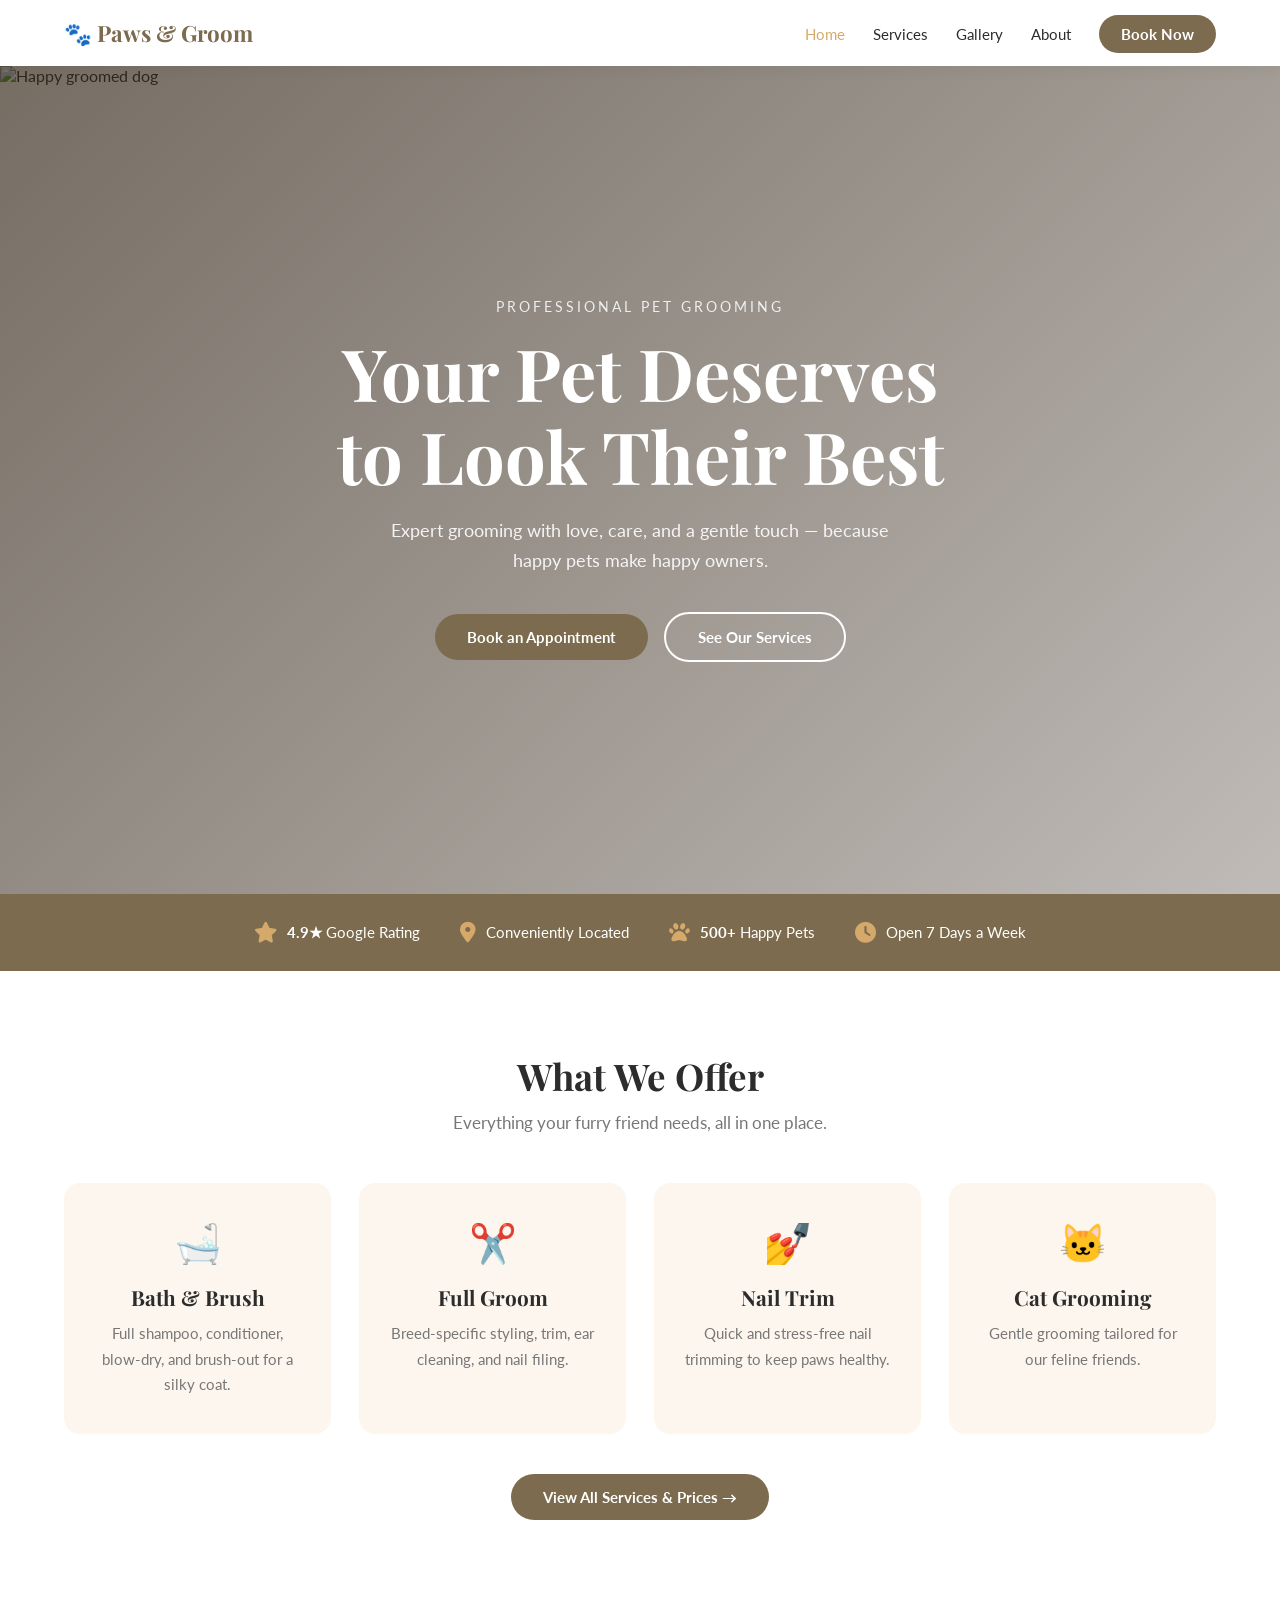
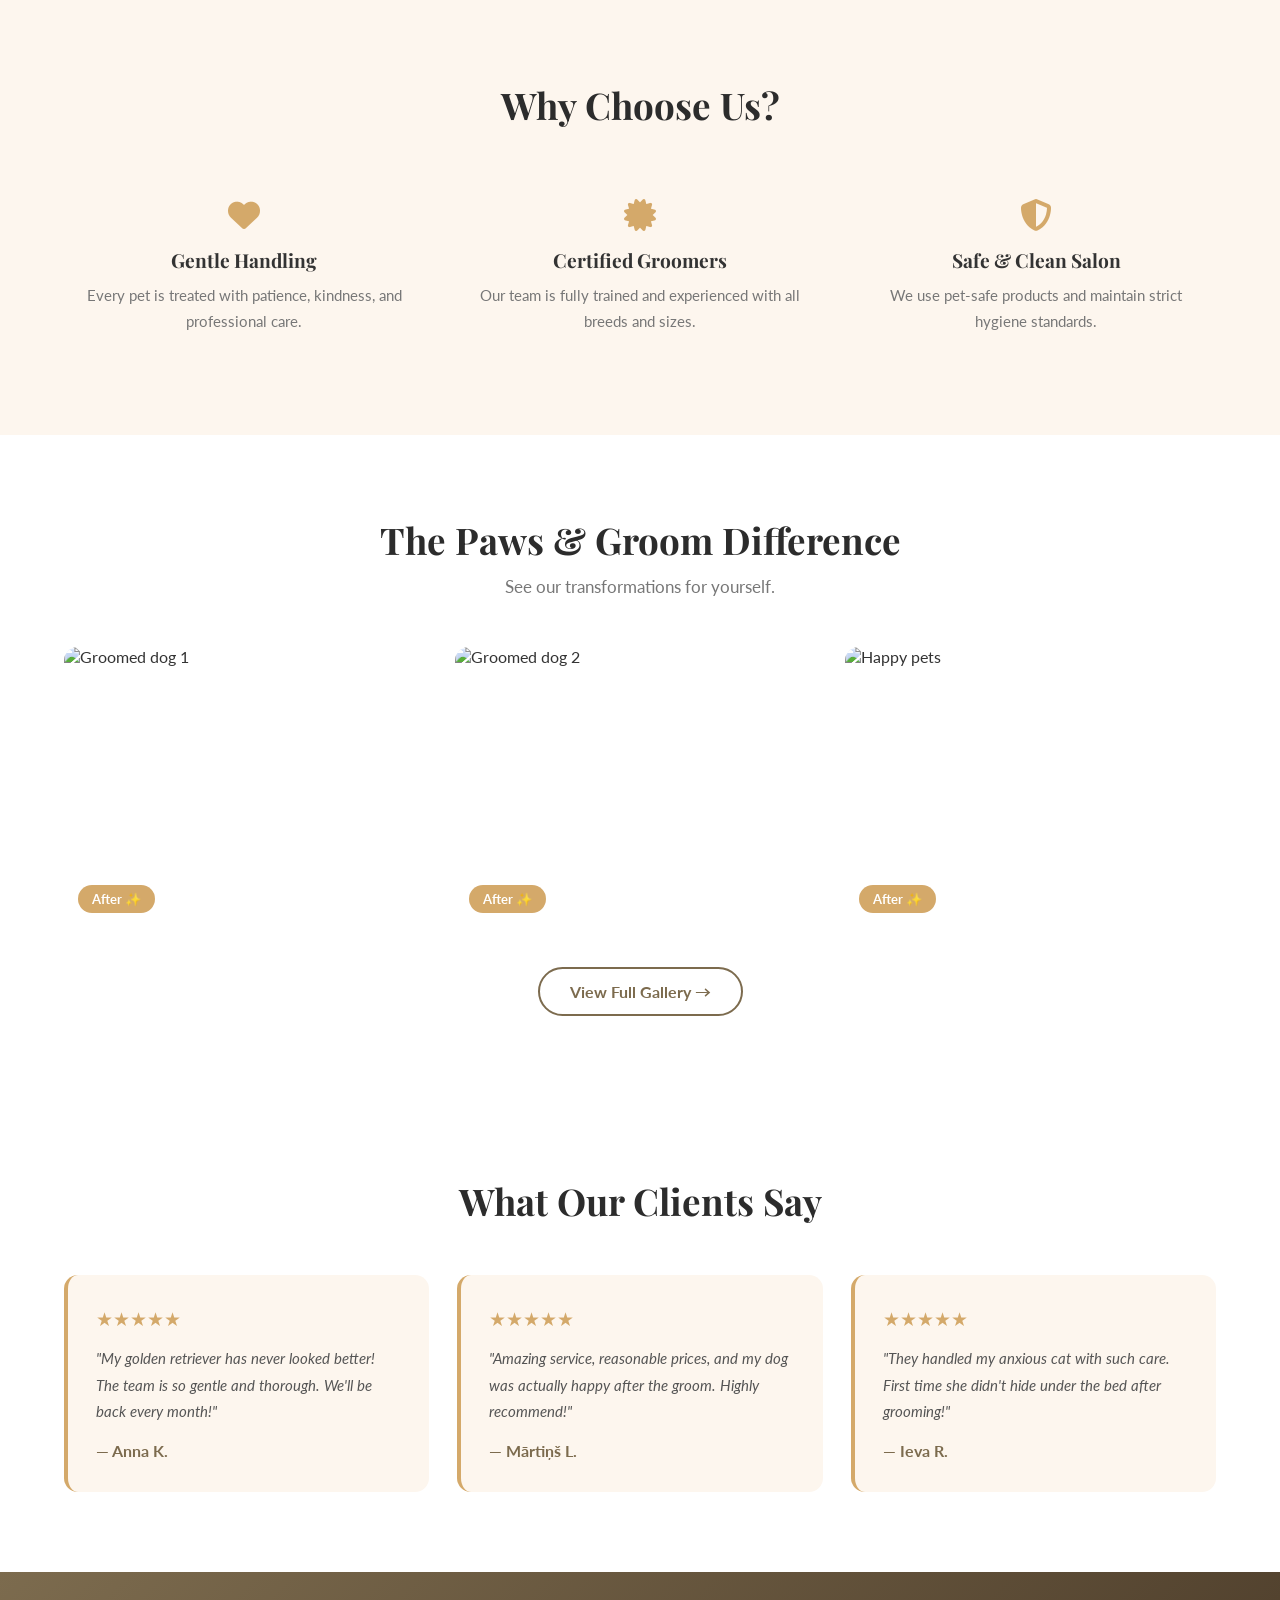
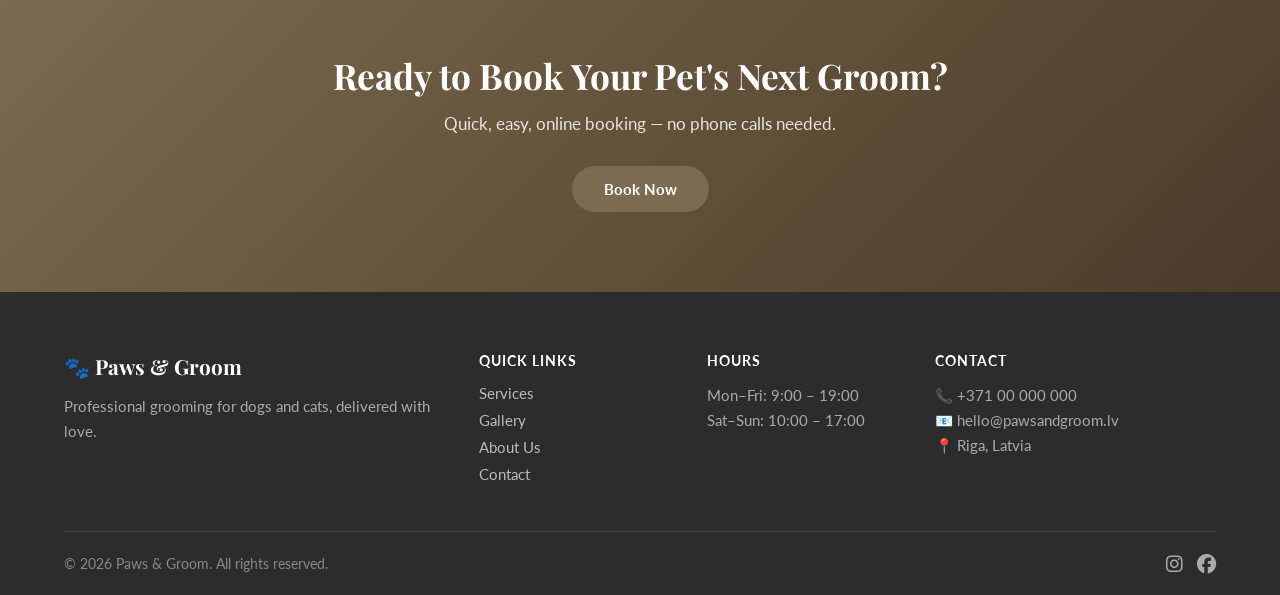
==== index.html @ ded5063c "Initial commit: Full pet grooming website (5 pages)" ====
<!DOCTYPE html>
<html lang="en">
<head>
  <meta charset="UTF-8" />
  <meta name="viewport" content="width=device-width, initial-scale=1.0" />
  <title>Paws & Groom | Professional Pet Grooming</title>
  <link rel="stylesheet" href="css/style.css" />
  <link href="https://fonts.googleapis.com/css2?family=Playfair+Display:wght@500;700&family=Lato:wght@300;400;700&display=swap" rel="stylesheet" />
  <link rel="stylesheet" href="https://cdnjs.cloudflare.com/ajax/libs/font-awesome/6.4.0/css/all.min.css" />
</head>
<body>

<!-- NAV -->
<nav class="navbar">
  <a href="index.html" class="logo">🐾 Paws &amp; Groom</a>
  <ul class="nav-links">
    <li><a href="index.html" class="active">Home</a></li>
    <li><a href="services.html">Services</a></li>
    <li><a href="gallery.html">Gallery</a></li>
    <li><a href="about.html">About</a></li>
    <li><a href="contact.html" class="btn-nav">Book Now</a></li>
  </ul>
  <div class="burger" onclick="toggleMenu()">
    <span></span><span></span><span></span>
  </div>
</nav>

<!-- HERO -->
<section class="hero">
  <div class="hero-overlay"></div>
  <img src="https://images.unsplash.com/photo-1587300003388-59208cc962cb?w=1600&q=80" alt="Happy groomed dog" class="hero-bg" />
  <div class="hero-content">
    <p class="hero-sub">Professional Pet Grooming</p>
    <h1>Your Pet Deserves<br/>to Look Their Best</h1>
    <p class="hero-desc">Expert grooming with love, care, and a gentle touch — because happy pets make happy owners.</p>
    <a href="contact.html" class="btn-primary">Book an Appointment</a>
    <a href="services.html" class="btn-secondary">See Our Services</a>
  </div>
</section>

<!-- TRUST BAR -->
<section class="trust-bar">
  <div class="trust-item"><i class="fas fa-star"></i><span><strong>4.9★</strong> Google Rating</span></div>
  <div class="trust-item"><i class="fas fa-map-marker-alt"></i><span>Conveniently Located</span></div>
  <div class="trust-item"><i class="fas fa-paw"></i><span><strong>500+</strong> Happy Pets</span></div>
  <div class="trust-item"><i class="fas fa-clock"></i><span>Open 7 Days a Week</span></div>
</section>

<!-- SERVICES SNAPSHOT -->
<section class="section services-snap">
  <div class="section-header">
    <h2>What We Offer</h2>
    <p>Everything your furry friend needs, all in one place.</p>
  </div>
  <div class="cards">
    <div class="card">
      <div class="card-icon">🛁</div>
      <h3>Bath & Brush</h3>
      <p>Full shampoo, conditioner, blow-dry, and brush-out for a silky coat.</p>
    </div>
    <div class="card">
      <div class="card-icon">✂️</div>
      <h3>Full Groom</h3>
      <p>Breed-specific styling, trim, ear cleaning, and nail filing.</p>
    </div>
    <div class="card">
      <div class="card-icon">💅</div>
      <h3>Nail Trim</h3>
      <p>Quick and stress-free nail trimming to keep paws healthy.</p>
    </div>
    <div class="card">
      <div class="card-icon">🐱</div>
      <h3>Cat Grooming</h3>
      <p>Gentle grooming tailored for our feline friends.</p>
    </div>
  </div>
  <div class="center"><a href="services.html" class="btn-primary">View All Services & Prices →</a></div>
</section>

<!-- WHY US -->
<section class="section why-us">
  <div class="section-header">
    <h2>Why Choose Us?</h2>
  </div>
  <div class="why-grid">
    <div class="why-item">
      <i class="fas fa-heart"></i>
      <h3>Gentle Handling</h3>
      <p>Every pet is treated with patience, kindness, and professional care.</p>
    </div>
    <div class="why-item">
      <i class="fas fa-certificate"></i>
      <h3>Certified Groomers</h3>
      <p>Our team is fully trained and experienced with all breeds and sizes.</p>
    </div>
    <div class="why-item">
      <i class="fas fa-shield-alt"></i>
      <h3>Safe & Clean Salon</h3>
      <p>We use pet-safe products and maintain strict hygiene standards.</p>
    </div>
  </div>
</section>

<!-- BEFORE/AFTER -->
<section class="section before-after">
  <div class="section-header">
    <h2>The Paws &amp; Groom Difference</h2>
    <p>See our transformations for yourself.</p>
  </div>
  <div class="ba-grid">
    <div class="ba-card">
      <img src="https://images.unsplash.com/photo-1587300003388-59208cc962cb?w=600&q=80" alt="Groomed dog 1" />
      <span class="ba-tag">After ✨</span>
    </div>
    <div class="ba-card">
      <img src="https://images.unsplash.com/photo-1601758174493-2d4e0e8be99b?w=600&q=80" alt="Groomed dog 2" />
      <span class="ba-tag">After ✨</span>
    </div>
    <div class="ba-card">
      <img src="https://images.unsplash.com/photo-1548199973-03cce0bbc87b?w=600&q=80" alt="Happy pets" />
      <span class="ba-tag">After ✨</span>
    </div>
  </div>
  <div class="center"><a href="gallery.html" class="btn-outline">View Full Gallery →</a></div>
</section>

<!-- TESTIMONIALS -->
<section class="section testimonials">
  <div class="section-header">
    <h2>What Our Clients Say</h2>
  </div>
  <div class="reviews">
    <div class="review">
      <div class="stars">★★★★★</div>
      <p>"My golden retriever has never looked better! The team is so gentle and thorough. We'll be back every month!"</p>
      <strong>— Anna K.</strong>
    </div>
    <div class="review">
      <div class="stars">★★★★★</div>
      <p>"Amazing service, reasonable prices, and my dog was actually happy after the groom. Highly recommend!"</p>
      <strong>— Mārtiņš L.</strong>
    </div>
    <div class="review">
      <div class="stars">★★★★★</div>
      <p>"They handled my anxious cat with such care. First time she didn't hide under the bed after grooming!"</p>
      <strong>— Ieva R.</strong>
    </div>
  </div>
</section>

<!-- CTA BANNER -->
<section class="cta-banner">
  <h2>Ready to Book Your Pet's Next Groom?</h2>
  <p>Quick, easy, online booking — no phone calls needed.</p>
  <a href="contact.html" class="btn-primary">Book Now</a>
</section>

<!-- FOOTER -->
<footer class="footer">
  <div class="footer-grid">
    <div>
      <h3>🐾 Paws &amp; Groom</h3>
      <p>Professional grooming for dogs and cats, delivered with love.</p>
    </div>
    <div>
      <h4>Quick Links</h4>
      <ul>
        <li><a href="services.html">Services</a></li>
        <li><a href="gallery.html">Gallery</a></li>
        <li><a href="about.html">About Us</a></li>
        <li><a href="contact.html">Contact</a></li>
      </ul>
    </div>
    <div>
      <h4>Hours</h4>
      <p>Mon–Fri: 9:00 – 19:00<br/>Sat–Sun: 10:00 – 17:00</p>
    </div>
    <div>
      <h4>Contact</h4>
      <p>📞 +371 00 000 000<br/>📧 hello@pawsandgroom.lv<br/>📍 Riga, Latvia</p>
    </div>
  </div>
  <div class="footer-bottom">
    <p>© 2026 Paws &amp; Groom. All rights reserved.</p>
    <div class="social-links">
      <a href="#"><i class="fab fa-instagram"></i></a>
      <a href="#"><i class="fab fa-facebook"></i></a>
    </div>
  </div>
</footer>

<script src="js/main.js"></script>
</body>
</html>
---- css/style.css ----
/* === RESET & BASE === */
*, *::before, *::after { box-sizing: border-box; margin: 0; padding: 0; }
html { scroll-behavior: smooth; }
body { font-family: 'Lato', sans-serif; color: #333; background: #fff; }
a { text-decoration: none; color: inherit; }
ul { list-style: none; }
img { max-width: 100%; display: block; }

/* === COLORS === */
:root {
  --primary: #7c6b4e;
  --accent: #d4a96a;
  --light-bg: #fdf6ee;
  --dark: #2c2c2c;
  --white: #ffffff;
  --text-muted: #777;
}

/* === NAVBAR === */
.navbar {
  display: flex;
  align-items: center;
  justify-content: space-between;
  padding: 18px 5%;
  background: rgba(255,255,255,0.97);
  position: sticky;
  top: 0;
  z-index: 1000;
  box-shadow: 0 2px 15px rgba(0,0,0,0.06);
}
.logo { font-family: 'Playfair Display', serif; font-size: 1.4rem; font-weight: 700; color: var(--primary); }
.nav-links { display: flex; gap: 28px; align-items: center; }
.nav-links a { font-size: 0.95rem; color: var(--dark); font-weight: 400; transition: color 0.2s; }
.nav-links a:hover, .nav-links a.active { color: var(--accent); }
.btn-nav {
  background: var(--primary);
  color: #fff !important;
  padding: 10px 22px;
  border-radius: 30px;
  font-weight: 700 !important;
  transition: background 0.2s !important;
}
.btn-nav:hover { background: var(--accent) !important; }
.burger { display: none; flex-direction: column; gap: 5px; cursor: pointer; }
.burger span { width: 24px; height: 2px; background: var(--dark); border-radius: 2px; display: block; transition: all 0.3s; }

/* === BUTTONS === */
.btn-primary {
  display: inline-block;
  background: var(--primary);
  color: #fff;
  padding: 14px 32px;
  border-radius: 30px;
  font-weight: 700;
  font-size: 0.95rem;
  transition: background 0.2s, transform 0.15s;
  border: none;
  cursor: pointer;
}
.btn-primary:hover { background: var(--accent); transform: translateY(-1px); }
.btn-secondary {
  display: inline-block;
  background: transparent;
  color: #fff;
  padding: 14px 32px;
  border-radius: 30px;
  font-weight: 700;
  font-size: 0.95rem;
  border: 2px solid #fff;
  margin-left: 12px;
  transition: all 0.2s;
}
.btn-secondary:hover { background: #fff; color: var(--primary); }
.btn-outline {
  display: inline-block;
  background: transparent;
  color: var(--primary);
  padding: 13px 30px;
  border-radius: 30px;
  font-weight: 700;
  border: 2px solid var(--primary);
  transition: all 0.2s;
}
.btn-outline:hover { background: var(--primary); color: #fff; }

/* === HERO === */
.hero {
  position: relative;
  height: 92vh;
  min-height: 600px;
  display: flex;
  align-items: center;
  justify-content: center;
  overflow: hidden;
}
.hero-bg {
  position: absolute;
  inset: 0;
  width: 100%;
  height: 100%;
  object-fit: cover;
  object-position: center;
}
.hero-overlay {
  position: absolute;
  inset: 0;
  background: linear-gradient(135deg, rgba(44,30,15,0.65) 0%, rgba(44,30,15,0.3) 100%);
  z-index: 1;
}
.hero-content {
  position: relative;
  z-index: 2;
  text-align: center;
  color: #fff;
  padding: 0 20px;
  max-width: 750px;
}
.hero-sub { font-size: 0.9rem; letter-spacing: 3px; text-transform: uppercase; margin-bottom: 16px; opacity: 0.85; }
.hero-content h1 { font-family: 'Playfair Display', serif; font-size: clamp(2.5rem, 6vw, 4.5rem); line-height: 1.15; margin-bottom: 20px; }
.hero-desc { font-size: 1.1rem; opacity: 0.9; margin-bottom: 36px; line-height: 1.7; max-width: 520px; margin-left: auto; margin-right: auto; }

/* === TRUST BAR === */
.trust-bar {
  display: flex;
  justify-content: center;
  gap: 40px;
  flex-wrap: wrap;
  padding: 28px 5%;
  background: var(--primary);
  color: #fff;
}
.trust-item { display: flex; align-items: center; gap: 10px; font-size: 0.95rem; }
.trust-item i { font-size: 1.3rem; color: var(--accent); }

/* === SECTIONS === */
.section { padding: 80px 5%; }
.section-header { text-align: center; margin-bottom: 50px; }
.section-header h2 { font-family: 'Playfair Display', serif; font-size: 2.3rem; color: var(--dark); margin-bottom: 12px; }
.section-header p { color: var(--text-muted); font-size: 1.05rem; }
.center { text-align: center; margin-top: 40px; }

/* === SERVICE CARDS === */
.cards { display: grid; grid-template-columns: repeat(auto-fit, minmax(220px, 1fr)); gap: 28px; margin-bottom: 20px; }
.card {
  background: var(--light-bg);
  border-radius: 16px;
  padding: 36px 28px;
  text-align: center;
  transition: transform 0.2s, box-shadow 0.2s;
}
.card:hover { transform: translateY(-5px); box-shadow: 0 12px 35px rgba(0,0,0,0.09); }
.card-icon { font-size: 2.4rem; margin-bottom: 16px; }
.card h3 { font-family: 'Playfair Display', serif; font-size: 1.3rem; margin-bottom: 10px; color: var(--dark); }
.card p { color: var(--text-muted); font-size: 0.95rem; line-height: 1.7; }

/* === WHY US === */
.why-us { background: var(--light-bg); }
.why-grid { display: grid; grid-template-columns: repeat(auto-fit, minmax(240px, 1fr)); gap: 36px; }
.why-item { text-align: center; padding: 20px; }
.why-item i { font-size: 2rem; color: var(--accent); margin-bottom: 16px; }
.why-item h3 { font-family: 'Playfair Display', serif; font-size: 1.2rem; margin-bottom: 10px; }
.why-item p { color: var(--text-muted); font-size: 0.95rem; line-height: 1.7; }

/* === BEFORE/AFTER GALLERY === */
.ba-grid { display: grid; grid-template-columns: repeat(auto-fit, minmax(280px, 1fr)); gap: 20px; }
.ba-card { position: relative; border-radius: 14px; overflow: hidden; }
.ba-card img { width: 100%; height: 280px; object-fit: cover; transition: transform 0.3s; }
.ba-card:hover img { transform: scale(1.04); }
.ba-tag {
  position: absolute;
  bottom: 14px;
  left: 14px;
  background: var(--accent);
  color: #fff;
  padding: 6px 14px;
  border-radius: 20px;
  font-size: 0.82rem;
  font-weight: 700;
}

/* === TESTIMONIALS === */
.reviews { display: grid; grid-template-columns: repeat(auto-fit, minmax(260px, 1fr)); gap: 28px; }
.review {
  background: var(--light-bg);
  border-radius: 14px;
  padding: 32px 28px;
  border-left: 4px solid var(--accent);
}
.stars { font-size: 1.2rem; color: var(--accent); margin-bottom: 14px; }
.review p { color: #555; font-size: 0.95rem; line-height: 1.75; margin-bottom: 16px; font-style: italic; }
.review strong { color: var(--primary); }

/* === CTA BANNER === */
.cta-banner {
  background: linear-gradient(135deg, var(--primary) 0%, #4a3a28 100%);
  color: #fff;
  text-align: center;
  padding: 80px 5%;
}
.cta-banner h2 { font-family: 'Playfair Display', serif; font-size: 2.2rem; margin-bottom: 14px; }
.cta-banner p { font-size: 1.05rem; opacity: 0.85; margin-bottom: 32px; }

/* === PAGE HERO (inner pages) === */
.page-hero {
  background: linear-gradient(135deg, var(--primary), #9a855e);
  color: #fff;
  text-align: center;
  padding: 80px 5% 60px;
}
.page-hero h1 { font-family: 'Playfair Display', serif; font-size: 2.8rem; margin-bottom: 12px; }
.page-hero p { font-size: 1.1rem; opacity: 0.85; }

/* === PRICING CARDS === */
.pricing-grid { display: grid; grid-template-columns: repeat(auto-fit, minmax(250px, 1fr)); gap: 28px; }
.pricing-card {
  background: #fff;
  border: 1.5px solid #ede8e0;
  border-radius: 16px;
  padding: 36px 28px;
  text-align: center;
  position: relative;
  transition: transform 0.2s, box-shadow 0.2s;
}
.pricing-card:hover { transform: translateY(-5px); box-shadow: 0 14px 40px rgba(0,0,0,0.1); }
.pricing-card.featured { border-color: var(--accent); box-shadow: 0 6px 30px rgba(212,169,106,0.25); }
.pricing-card h3 { font-family: 'Playfair Display', serif; font-size: 1.4rem; margin: 12px 0 8px; }
.pricing-card p { color: var(--text-muted); font-size: 0.93rem; line-height: 1.6; margin-bottom: 22px; }
.price-list { margin: 20px 0; border-top: 1px solid #ede8e0; }
.price-row { display: flex; justify-content: space-between; padding: 10px 0; border-bottom: 1px solid #f0ebe3; font-size: 0.93rem; }
.price-row span:last-child { font-weight: 700; color: var(--primary); }
.badge {
  position: absolute;
  top: -14px;
  left: 50%;
  transform: translateX(-50%);
  background: var(--accent);
  color: #fff;
  padding: 5px 18px;
  border-radius: 20px;
  font-size: 0.8rem;
  font-weight: 700;
}

/* === GALLERY GRID === */
.gallery-grid { display: grid; grid-template-columns: repeat(auto-fit, minmax(280px, 1fr)); gap: 18px; }
.gallery-item { border-radius: 12px; overflow: hidden; }
.gallery-item img { width: 100%; height: 260px; object-fit: cover; transition: transform 0.35s; }
.gallery-item:hover img { transform: scale(1.06); }

/* === ABOUT === */
.about-grid { display: grid; grid-template-columns: 1fr 1fr; gap: 60px; align-items: center; }
.about-text h2 { font-family: 'Playfair Display', serif; font-size: 2rem; margin-bottom: 18px; color: var(--dark); }
.about-text p { color: #555; line-height: 1.8; margin-bottom: 14px; font-size: 1rem; }
.about-image img { border-radius: 18px; box-shadow: 0 12px 40px rgba(0,0,0,0.12); }

/* === CONTACT === */
.contact-grid { display: grid; grid-template-columns: 1.2fr 1fr; gap: 60px; align-items: start; }
.contact-form h2, .contact-info h2 { font-family: 'Playfair Display', serif; font-size: 1.8rem; margin-bottom: 28px; color: var(--dark); }
.form-group { margin-bottom: 20px; }
.form-group label { display: block; font-size: 0.88rem; font-weight: 700; color: var(--primary); margin-bottom: 7px; text-transform: uppercase; letter-spacing: 0.5px; }
.form-group input, .form-group select, .form-group textarea {
  width: 100%;
  padding: 13px 16px;
  border: 1.5px solid #ddd;
  border-radius: 10px;
  font-family: 'Lato', sans-serif;
  font-size: 0.97rem;
  transition: border-color 0.2s;
  background: #fdfaf6;
}
.form-group input:focus, .form-group select:focus, .form-group textarea:focus {
  outline: none;
  border-color: var(--accent);
}
.form-group textarea { height: 110px; resize: vertical; }
.info-item { margin-bottom: 22px; }
.info-item strong { display: block; font-size: 0.85rem; text-transform: uppercase; letter-spacing: 0.5px; color: var(--primary); margin-bottom: 4px; }
.info-item p { color: #555; line-height: 1.7; }

/* === FOOTER === */
.footer { background: var(--dark); color: #ccc; padding: 60px 5% 0; }
.footer-grid { display: grid; grid-template-columns: 2fr 1fr 1fr 1.5fr; gap: 40px; padding-bottom: 40px; border-bottom: 1px solid #444; }
.footer h3 { font-family: 'Playfair Display', serif; color: #fff; font-size: 1.3rem; margin-bottom: 14px; }
.footer h4 { color: #fff; font-size: 0.9rem; text-transform: uppercase; letter-spacing: 1px; margin-bottom: 14px; }
.footer ul li { margin-bottom: 8px; }
.footer ul li a { color: #bbb; font-size: 0.92rem; transition: color 0.2s; }
.footer ul li a:hover { color: var(--accent); }
.footer p { color: #aaa; font-size: 0.92rem; line-height: 1.7; }
.footer-bottom { display: flex; justify-content: space-between; align-items: center; padding: 20px 0; flex-wrap: wrap; gap: 12px; }
.footer-bottom p { color: #888; font-size: 0.87rem; }
.social-links { display: flex; gap: 14px; }
.social-links a { color: #aaa; font-size: 1.2rem; transition: color 0.2s; }
.social-links a:hover { color: var(--accent); }

/* === RESPONSIVE === */
@media (max-width: 900px) {
  .about-grid, .contact-grid { grid-template-columns: 1fr; }
  .footer-grid { grid-template-columns: 1fr 1fr; }
}
@media (max-width: 680px) {
  .nav-links { display: none; flex-direction: column; position: absolute; top: 65px; left: 0; right: 0; background: #fff; padding: 20px; box-shadow: 0 8px 20px rgba(0,0,0,0.1); }
  .nav-links.open { display: flex; }
  .burger { display: flex; }
  .hero { height: 100vh; }
  .btn-secondary { margin-left: 0; margin-top: 12px; }
  .hero-content { display: flex; flex-direction: column; align-items: center; }
  .trust-bar { gap: 20px; }
  .footer-grid { grid-template-columns: 1fr; }
}
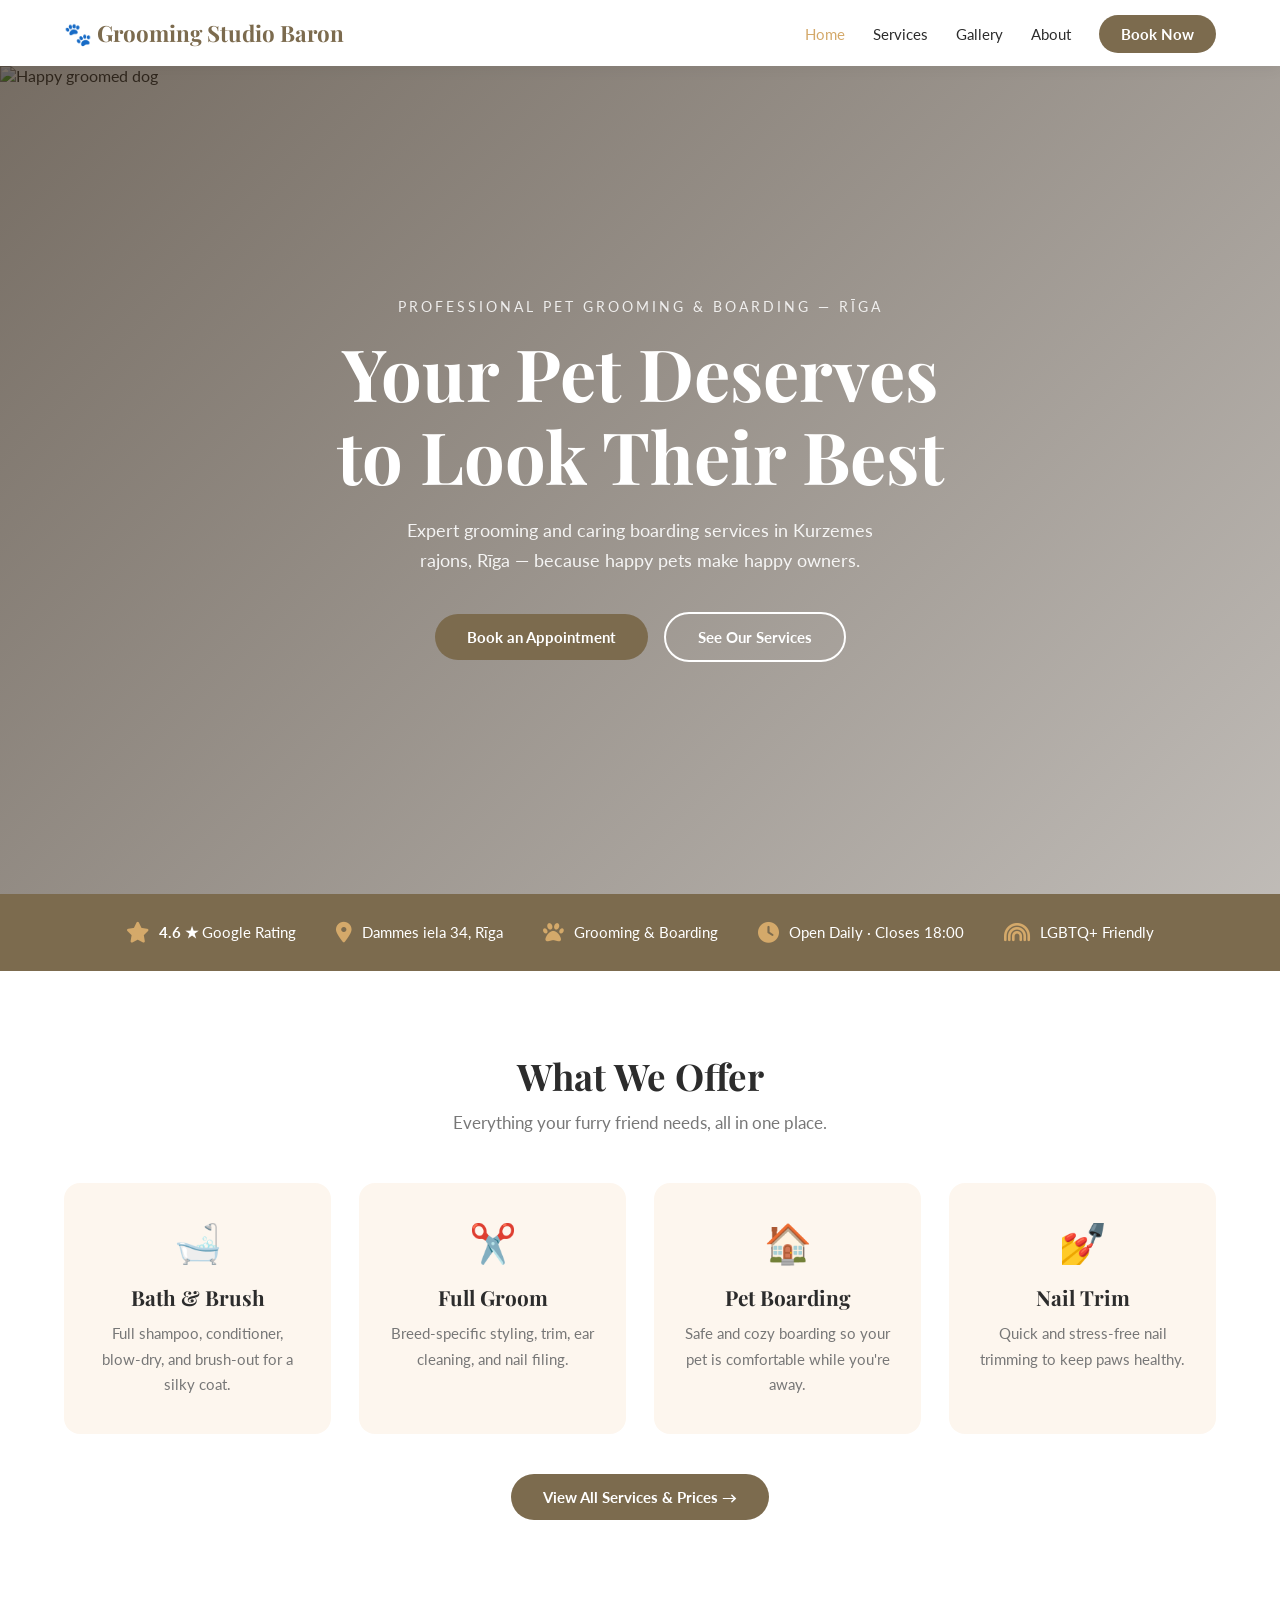
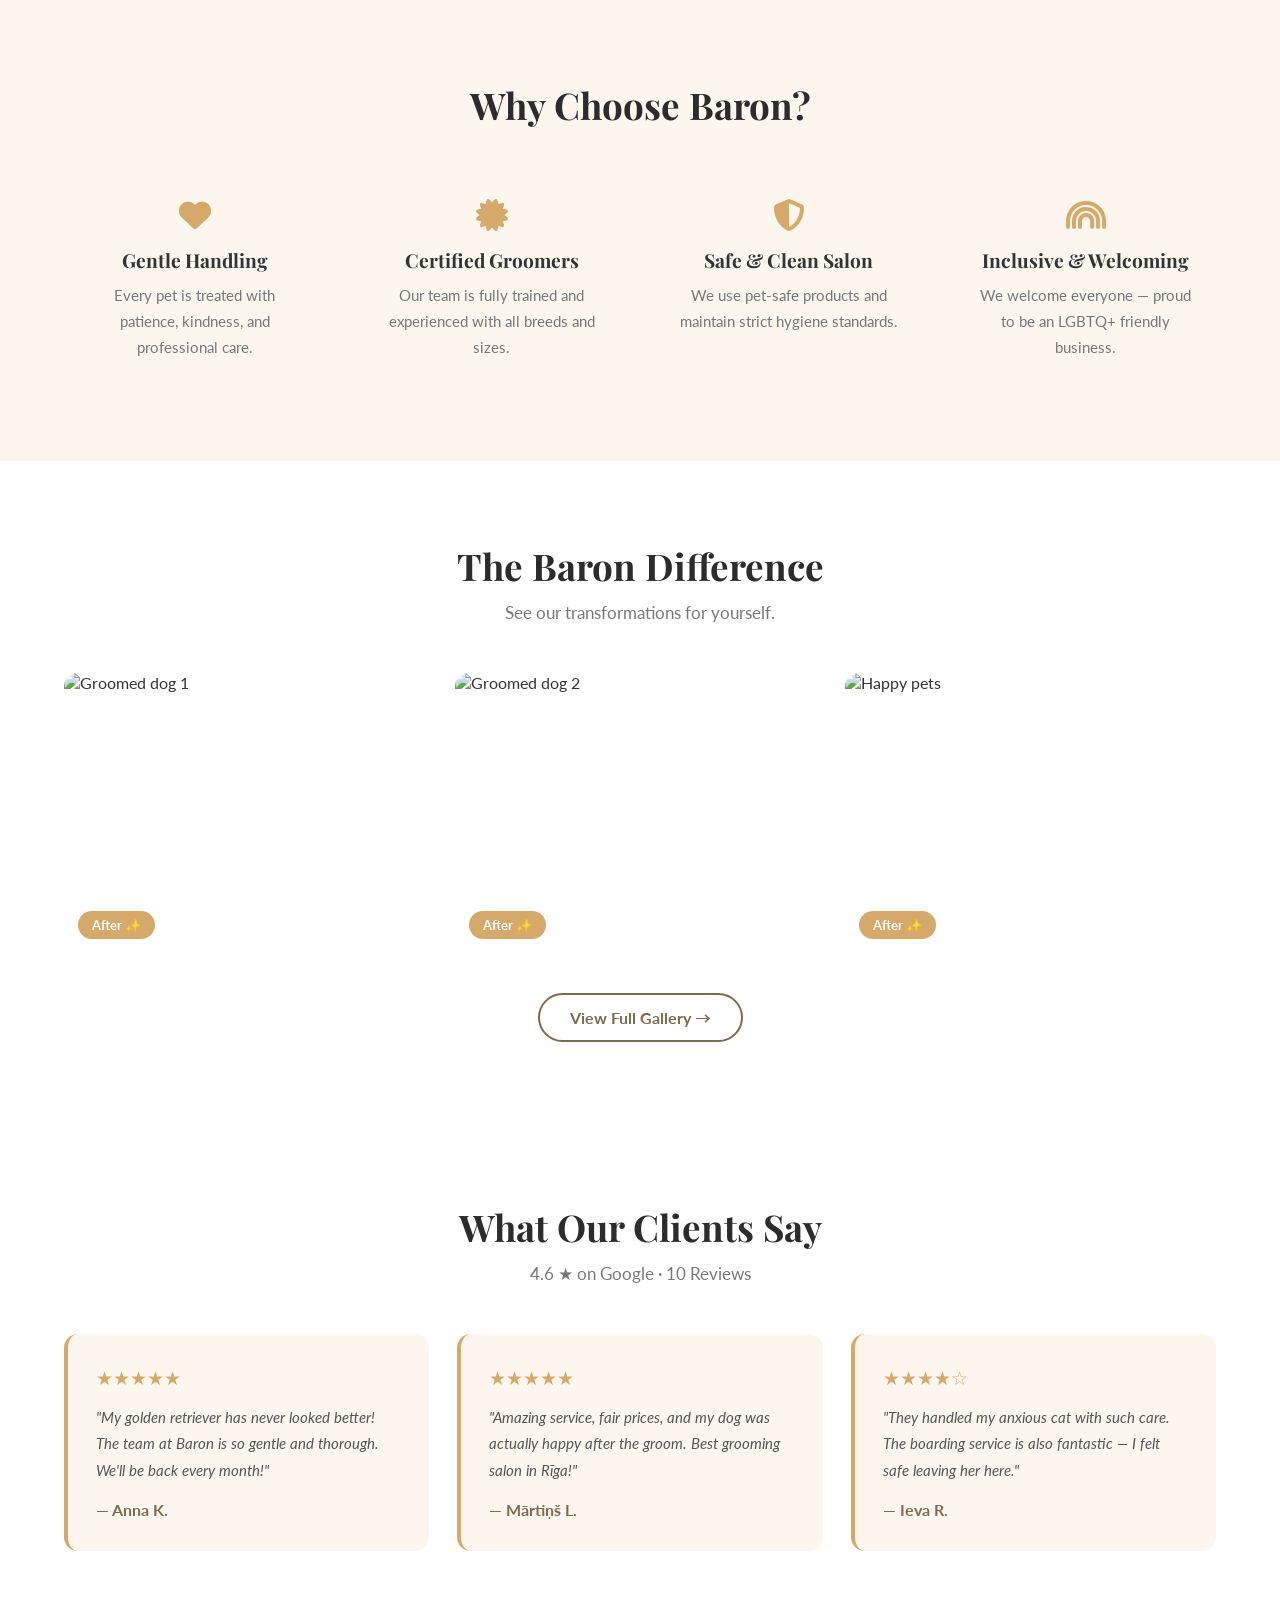
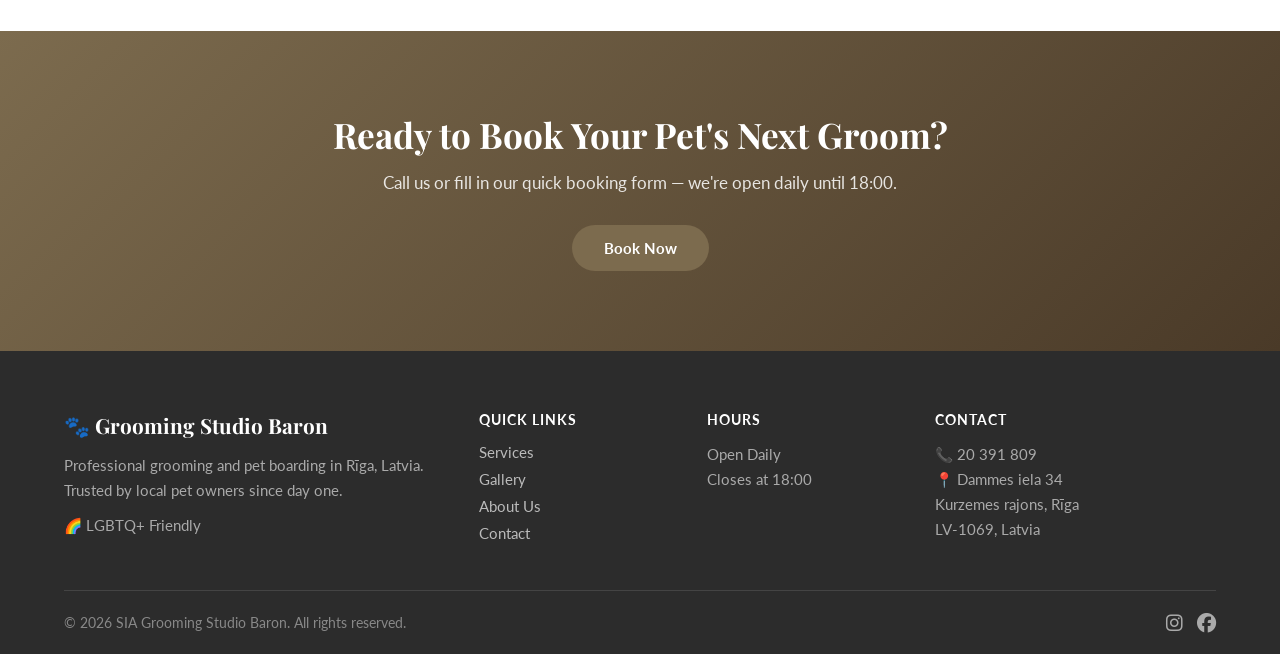
==== commit 8829e015: "Update: Replace placeholder with real SIA Grooming Studio Baron info" ====
--- a/index.html
+++ b/index.html
@@ -3,7 +3,7 @@
 <head>
   <meta charset="UTF-8" />
   <meta name="viewport" content="width=device-width, initial-scale=1.0" />
-  <title>Paws & Groom | Professional Pet Grooming</title>
+  <title>Grooming Studio Baron | Professional Pet Grooming & Boarding in Rīga</title>
   <link rel="stylesheet" href="css/style.css" />
   <link href="https://fonts.googleapis.com/css2?family=Playfair+Display:wght@500;700&family=Lato:wght@300;400;700&display=swap" rel="stylesheet" />
   <link rel="stylesheet" href="https://cdnjs.cloudflare.com/ajax/libs/font-awesome/6.4.0/css/all.min.css" />
@@ -12,7 +12,7 @@
 
 <!-- NAV -->
 <nav class="navbar">
-  <a href="index.html" class="logo">🐾 Paws &amp; Groom</a>
+  <a href="index.html" class="logo">🐾 Grooming Studio Baron</a>
   <ul class="nav-links">
     <li><a href="index.html" class="active">Home</a></li>
     <li><a href="services.html">Services</a></li>
@@ -30,9 +30,9 @@
   <div class="hero-overlay"></div>
   <img src="https://images.unsplash.com/photo-1587300003388-59208cc962cb?w=1600&q=80" alt="Happy groomed dog" class="hero-bg" />
   <div class="hero-content">
-    <p class="hero-sub">Professional Pet Grooming</p>
+    <p class="hero-sub">Professional Pet Grooming & Boarding — Rīga</p>
     <h1>Your Pet Deserves<br/>to Look Their Best</h1>
-    <p class="hero-desc">Expert grooming with love, care, and a gentle touch — because happy pets make happy owners.</p>
+    <p class="hero-desc">Expert grooming and caring boarding services in Kurzemes rajons, Rīga — because happy pets make happy owners.</p>
     <a href="contact.html" class="btn-primary">Book an Appointment</a>
     <a href="services.html" class="btn-secondary">See Our Services</a>
   </div>
@@ -40,10 +40,11 @@
 
 <!-- TRUST BAR -->
 <section class="trust-bar">
-  <div class="trust-item"><i class="fas fa-star"></i><span><strong>4.9★</strong> Google Rating</span></div>
-  <div class="trust-item"><i class="fas fa-map-marker-alt"></i><span>Conveniently Located</span></div>
-  <div class="trust-item"><i class="fas fa-paw"></i><span><strong>500+</strong> Happy Pets</span></div>
-  <div class="trust-item"><i class="fas fa-clock"></i><span>Open 7 Days a Week</span></div>
+  <div class="trust-item"><i class="fas fa-star"></i><span><strong>4.6 ★</strong> Google Rating</span></div>
+  <div class="trust-item"><i class="fas fa-map-marker-alt"></i><span>Dammes iela 34, Rīga</span></div>
+  <div class="trust-item"><i class="fas fa-paw"></i><span>Grooming & Boarding</span></div>
+  <div class="trust-item"><i class="fas fa-clock"></i><span>Open Daily · Closes 18:00</span></div>
+  <div class="trust-item"><i class="fas fa-rainbow"></i><span>LGBTQ+ Friendly</span></div>
 </section>
 
 <!-- SERVICES SNAPSHOT -->
@@ -64,15 +65,15 @@
       <p>Breed-specific styling, trim, ear cleaning, and nail filing.</p>
     </div>
     <div class="card">
+      <div class="card-icon">🏠</div>
+      <h3>Pet Boarding</h3>
+      <p>Safe and cozy boarding so your pet is comfortable while you're away.</p>
+    </div>
+    <div class="card">
       <div class="card-icon">💅</div>
       <h3>Nail Trim</h3>
       <p>Quick and stress-free nail trimming to keep paws healthy.</p>
     </div>
-    <div class="card">
-      <div class="card-icon">🐱</div>
-      <h3>Cat Grooming</h3>
-      <p>Gentle grooming tailored for our feline friends.</p>
-    </div>
   </div>
   <div class="center"><a href="services.html" class="btn-primary">View All Services & Prices →</a></div>
 </section>
@@ -80,7 +81,7 @@
 <!-- WHY US -->
 <section class="section why-us">
   <div class="section-header">
-    <h2>Why Choose Us?</h2>
+    <h2>Why Choose Baron?</h2>
   </div>
   <div class="why-grid">
     <div class="why-item">
@@ -98,13 +99,18 @@
       <h3>Safe & Clean Salon</h3>
       <p>We use pet-safe products and maintain strict hygiene standards.</p>
     </div>
+    <div class="why-item">
+      <i class="fas fa-rainbow"></i>
+      <h3>Inclusive & Welcoming</h3>
+      <p>We welcome everyone — proud to be an LGBTQ+ friendly business.</p>
+    </div>
   </div>
 </section>
 
 <!-- BEFORE/AFTER -->
 <section class="section before-after">
   <div class="section-header">
-    <h2>The Paws &amp; Groom Difference</h2>
+    <h2>The Baron Difference</h2>
     <p>See our transformations for yourself.</p>
   </div>
   <div class="ba-grid">
@@ -128,21 +134,22 @@
 <section class="section testimonials">
   <div class="section-header">
     <h2>What Our Clients Say</h2>
+    <p>4.6 ★ on Google · 10 Reviews</p>
   </div>
   <div class="reviews">
     <div class="review">
       <div class="stars">★★★★★</div>
-      <p>"My golden retriever has never looked better! The team is so gentle and thorough. We'll be back every month!"</p>
+      <p>"My golden retriever has never looked better! The team at Baron is so gentle and thorough. We'll be back every month!"</p>
       <strong>— Anna K.</strong>
     </div>
     <div class="review">
       <div class="stars">★★★★★</div>
-      <p>"Amazing service, reasonable prices, and my dog was actually happy after the groom. Highly recommend!"</p>
+      <p>"Amazing service, fair prices, and my dog was actually happy after the groom. Best grooming salon in Rīga!"</p>
       <strong>— Mārtiņš L.</strong>
     </div>
     <div class="review">
-      <div class="stars">★★★★★</div>
-      <p>"They handled my anxious cat with such care. First time she didn't hide under the bed after grooming!"</p>
+      <div class="stars">★★★★☆</div>
+      <p>"They handled my anxious cat with such care. The boarding service is also fantastic — I felt safe leaving her here."</p>
       <strong>— Ieva R.</strong>
     </div>
   </div>
@@ -151,7 +158,7 @@
 <!-- CTA BANNER -->
 <section class="cta-banner">
   <h2>Ready to Book Your Pet's Next Groom?</h2>
-  <p>Quick, easy, online booking — no phone calls needed.</p>
+  <p>Call us or fill in our quick booking form — we're open daily until 18:00.</p>
   <a href="contact.html" class="btn-primary">Book Now</a>
 </section>
 
@@ -159,8 +166,9 @@
 <footer class="footer">
   <div class="footer-grid">
     <div>
-      <h3>🐾 Paws &amp; Groom</h3>
-      <p>Professional grooming for dogs and cats, delivered with love.</p>
+      <h3>🐾 Grooming Studio Baron</h3>
+      <p>Professional grooming and pet boarding in Rīga, Latvia. Trusted by local pet owners since day one.</p>
+      <p style="margin-top:10px"><span style="color:#d4a96a">🌈</span> LGBTQ+ Friendly</p>
     </div>
     <div>
       <h4>Quick Links</h4>
@@ -173,15 +181,15 @@
     </div>
     <div>
       <h4>Hours</h4>
-      <p>Mon–Fri: 9:00 – 19:00<br/>Sat–Sun: 10:00 – 17:00</p>
+      <p>Open Daily<br/>Closes at 18:00</p>
     </div>
     <div>
       <h4>Contact</h4>
-      <p>📞 +371 00 000 000<br/>📧 hello@pawsandgroom.lv<br/>📍 Riga, Latvia</p>
+      <p>📞 <a href="tel:+37120391809" style="color:#aaa">20 391 809</a><br/>📍 Dammes iela 34<br/>Kurzemes rajons, Rīga<br/>LV-1069, Latvia</p>
     </div>
   </div>
   <div class="footer-bottom">
-    <p>© 2026 Paws &amp; Groom. All rights reserved.</p>
+    <p>© 2026 SIA Grooming Studio Baron. All rights reserved.</p>
     <div class="social-links">
       <a href="#"><i class="fab fa-instagram"></i></a>
       <a href="#"><i class="fab fa-facebook"></i></a>
